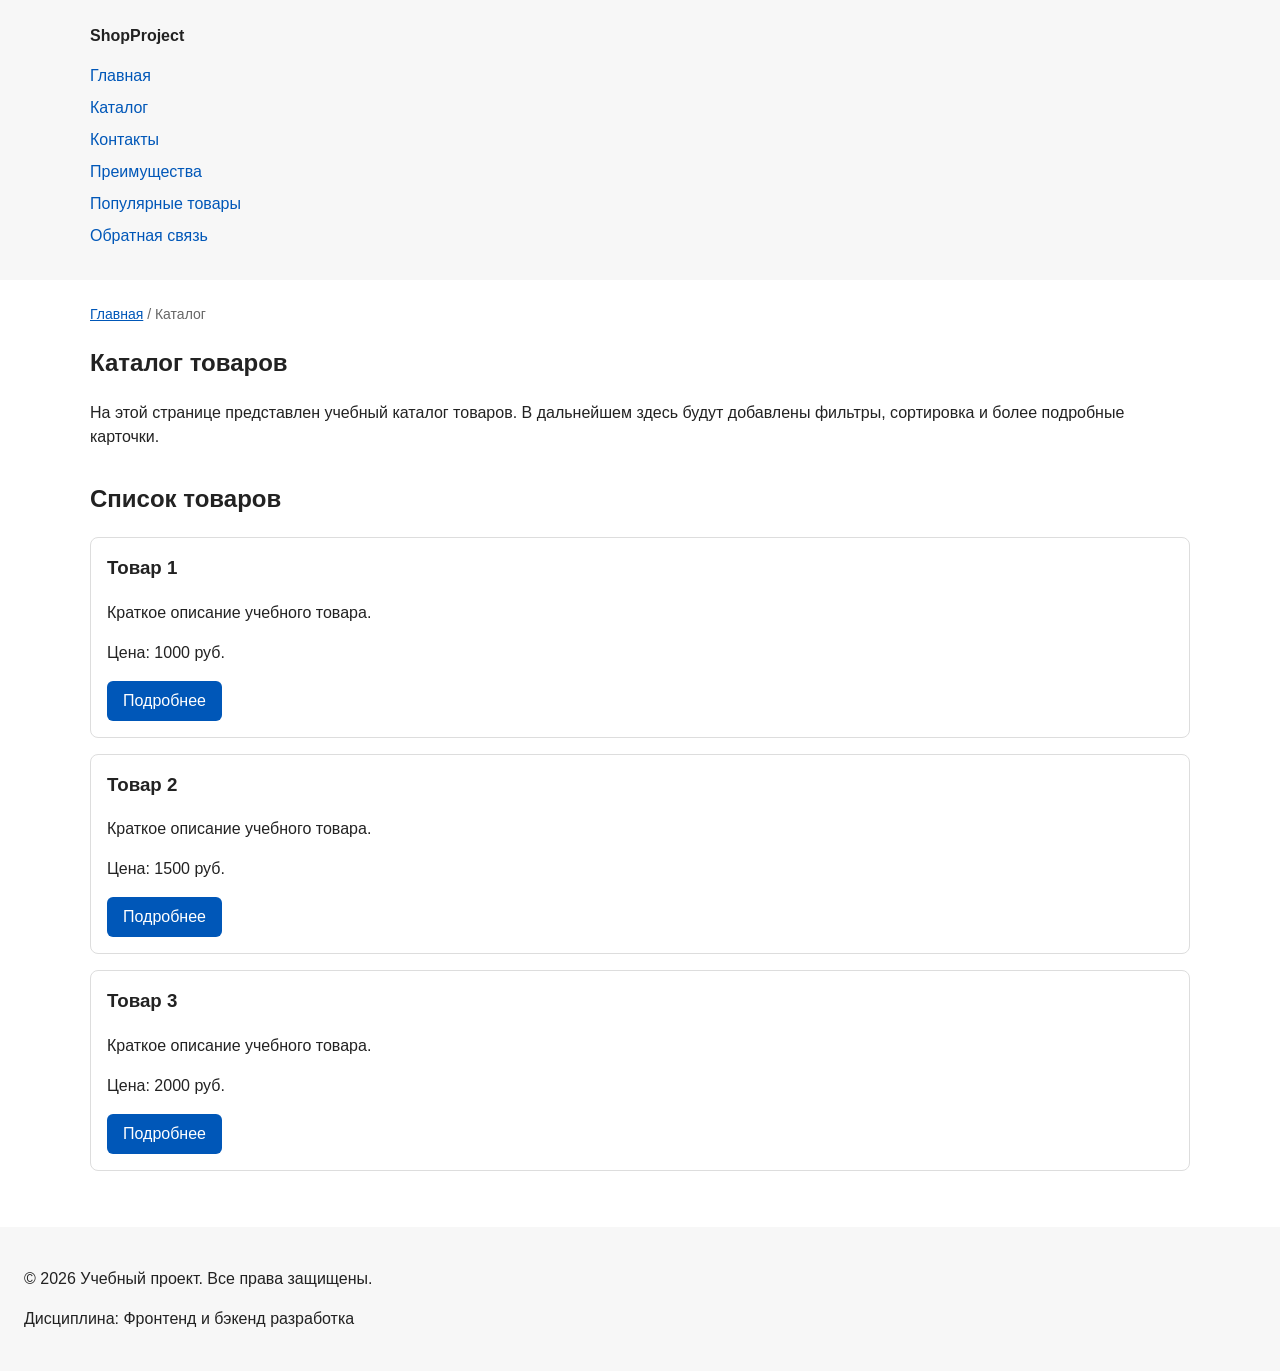
==== catalog.html @ fcb90c46 "feat: add milti-page structure navigation and anchors" ====
<!DOCTYPE html>
<html lang="ru">
<head>
  <meta charset="UTF-8">
  <meta name="viewport" content="width=device-width, initial-scale=1.0">
  <meta name="description" content="Каталог товаров учебного интернет-магазина.">
  <title>Каталог товаров — Учебный интернет-магазин</title>
  <link rel="stylesheet" href="css/style.css">
  <meta property="og:type" content="website">
  <meta property="og:title" content="Учебный интернет-магазин">
  <meta property="og:description" content="Учебный frontend-проект интернет-магазина.">
  <meta property="og:image" content="https://alexeityapkin-coder.github.io/kr1-html-css-shop/images/preview.jpg">
</head>
<body>
  <header>
    <div class="site-header">
      <a class="site-logo" href="index.html">ShopProject</a>

      <nav class="site-nav" aria-label="Основная навигация">
        <ul class="site-nav__list">
          <li><a href="index.html">Главная</a></li>
          <li><a href="catalog.html">Каталог</a></li>
          <li><a href="contacts.html">Контакты</a></li>
          <li><a href="index.html#advantages">Преимущества</a></li>
          <li><a href="index.html#popular">Популярные товары</a></li>
          <li><a href="index.html#contacts">Обратная связь</a></li>
        </ul>
      </nav>
    </div>
  </header>

  <main>
    <nav class="breadcrumbs" aria-label="Хлебные крошки">
      <a href="index.html">Главная</a>
      <span>Каталог</span>
    </nav>

    <section class="section">
      <h1>Каталог товаров</h1>
      <p>
        На этой странице представлен учебный каталог товаров.
        В дальнейшем здесь будут добавлены фильтры, сортировка и более
        подробные карточки.
      </p>
    </section>

    <section class="section">
      <h2>Список товаров</h2>

      <article class="product-card">
        <h3>Товар 1</h3>
        <p>Краткое описание учебного товара.</p>
        <p>Цена: 1000 руб.</p>
        <a class="button" href="index.html#popular">Подробнее</a>
      </article>

      <article class="product-card">
        <h3>Товар 2</h3>
        <p>Краткое описание учебного товара.</p>
        <p>Цена: 1500 руб.</p>
        <a class="button" href="index.html#popular">Подробнее</a>
      </article>

      <article class="product-card">
        <h3>Товар 3</h3>
        <p>Краткое описание учебного товара.</p>
        <p>Цена: 2000 руб.</p>
        <a class="button" href="index.html#popular">Подробнее</a>
      </article>
    </section>
  </main>

  <footer>
    <p>&copy; 2026 Учебный проект. Все права защищены.</p>
    <p>Дисциплина: Фронтенд и бэкенд разработка</p>
  </footer>
</body>
</html>
---- css/style.css ----
/* ===============================
   1. Переменные проекта
   =============================== */

:root {
  /* Основные цвета проекта */
  --color-bg: #ffffff;
  --color-text: #222222;
  --color-muted: #666666;
  --color-primary: #0057b8;
  --color-primary-dark: #003f86;
  --color-border: #dddddd;
  --color-surface: #f7f7f7;
  --color-surface-accent: #eef5ff;
  --color-danger: #b00020;
  --color-success: #168a2f;
  --color-success-bg: #eefaf0;
  --color-white: #ffffff;

  /* Отступы */
  --space-xs: 4px;
  --space-sm: 8px;
  --space-md: 16px;
  --space-lg: 24px;
  --space-xl: 32px;

  /* Скругления */
  --radius-sm: 6px;
  --radius-md: 8px;
  --radius-lg: 12px;

  /* Размеры */
  --container-width: 1100px;
}


/* ===============================
   2. Базовые стили
   =============================== */
   
/* 
  Универсальное правило для всех элементов.
  border-box делает расчёт размеров более понятным:
  width включает content, padding и border.
*/
* {
  box-sizing: border-box;
}

/*
  Убираем стандартный внешний отступ браузера у body.
  Без этого вокруг страницы может появиться белая рамка.
*/
body {
  margin: 0;
  font-family: Arial, sans-serif;
  line-height: 1.5;
  color: var(--color-text);
  background-color: var(--color-bg);

}

/*
  Задаём внутренние отступы для основных областей страницы.
  Это делает содержимое визуально отделённым от краёв окна браузера.
*/
header,
main,
footer {
  padding: var(--space-lg);
}

/*
  Оформляем шапку страницы.
  Пока используется простой светло-серый фон.
*/
header {
  background-color: var(--color-surface);
}

/*
  Оформляем подвал страницы тем же фоном,
  чтобы визуально отделить его от основного содержимого.
*/
footer {
  background-color: var(--color-surface);
}

/* ===============================
   3. Общие элементы интерфейса
   =============================== */

html {
  scroll-behavior: smooth;
}

:target {
  outline: 2px dashed var(--color-primary);
  outline-offset: 4px;
}

a {
  color: var(--color-primary);
}

a:hover {
  color: var(--color-primary-dark);
}

a:focus-visible {
  outline: 2px solid var(--color-primary);
  outline-offset: 3px;
}

/*
  Ограничиваем ширину содержимого шапки,
  чтобы оно не растягивалось слишком сильно на широких экранах.
*/
.site-header {
  max-width: 1100px;
  margin: 0 auto;
}

/*
  Оформляем текстовый логотип.
*/
.site-logo {
  font-weight: bold;
  text-decoration: none;
  color: #222222;
}

/*
  Убираем стандартные отступы и маркеры списка навигации.
*/
.site-nav__list {
  padding: 0;
  margin: 16px 0 0;
  list-style: none;
}

/*
  Добавляем расстояние между пунктами меню.
*/
.site-nav__list li {
  margin-bottom: 8px;
}

/*
  Оформляем ссылки меню.
*/
.site-nav__list a {
  color: #0057b8;
  text-decoration: none;
}

/*
  При наведении мыши подчёркиваем ссылку.
  Подробно состояния интерфейса будут рассмотрены в практической работе 1.7.
*/
.site-nav__list a:hover {
  text-decoration: underline;
}

/*
  Пока это обычная ссылка, но визуально она оформляется как кнопка.
*/
.button {
  display: inline-block;
  padding: var(--space-sm) var(--space-md);
  color: var(--color-white);
  background-color: var(--color-primary);
  text-decoration: none;
  border: none;
  border-radius: var(--radius-sm);
  cursor: pointer;

}

/*
  Простое состояние наведения для кнопки.
*/
.button:hover {
  background-color: var(--color-primary-dark);
}

.button:focus-visible {
  outline: 2px solid var(--color-primary);
  outline-offset: 3px;
}

.button:disabled {
  opacity: 0.6;
  cursor: not-allowed;
}

.breadcrumbs {
  max-width: var(--container-width);
  margin: 0 auto var(--space-md);
  font-size: 14px;
  color: var(--color-muted);
}

.breadcrumbs a {
  color: var(--color-primary);
}

.breadcrumbs span::before {
  content: " / ";
  color: var(--color-muted);
}

/* ===============================
   4. Компоненты страницы
   =============================== */

/*
  Hero-блок — первый крупный блок страницы.
  Он визуально отделяется от остальных разделов фоном и отступами.
*/
.hero {
  max-width: var(--container-width);
  margin: 0 auto var(--space-xl);
  padding: var(--space-xl) var(--space-lg);
  background-color: var(--color-surface-accent);
  border-radius: var(--radius-lg);
}

/*
  Общий класс для разделов страницы.
*/
.section {
  max-width: var(--container-width);
  margin: 0 auto var(--space-xl);

}

/*
  Убираем лишний верхний отступ у заголовков разделов.
*/
.section h2 {
  margin-top: 0;
}

/*
  Карточка товара — самостоятельный блок.
  На следующих занятиях карточки будут доработаны и выстроены в сетку.
*/
.product-card {
  margin-bottom: var(--space-md);
  padding: var(--space-md);
  border: 1px solid var(--color-border);
  border-radius: var(--radius-md);
  background-color: var(--color-bg);
}

.product-card:hover {
  border-color: var(--color-primary);
}

/*
  Убираем лишний верхний отступ у заголовка карточки.
*/
.product-card h3 {
  margin-top: 0;
}

/*
  Дополнительный информационный блок.
*/
.aside-info {
  max-width: var(--container-width);
  margin: 0 auto var(--space-xl);
  padding: var(--space-md);
  border-left: 4px solid var(--color-primary);
  background-color: var(--color-surface);

}

/* ===============================
   5. Форма и модальное окно
   =============================== */

/*
  Модальное окно.
  Элемент dialog сам умеет открываться поверх страницы.
*/
.order-dialog {
  width: min(100% - 32px, 560px);
  padding: var(--space-lg);
  border: none;
  border-radius: var(--radius-lg);
}

/*
  Затемнение фона за модальным окном.
*/
.order-dialog::backdrop {
  background-color: rgba(0, 0, 0, 0.5);
}

/*
  Поле формы.
  Каждый блок получает нижний отступ.
*/
.form-field {
  margin-bottom: var(--space-md);
}

/*
  Подпись поля.
*/
.form-field label {
  display: block;
  margin-bottom: var(--space-xs);
}

/*
  Основные поля формы.
*/
.form-field input,
.form-field select,
.form-field textarea {
  width: 100%;
  padding: 10px 12px;
  border: 1px solid var(--color-border);
  border-radius: var(--radius-sm);
  font: inherit;
}

/*
  Checkbox не должен занимать всю ширину.
*/
.form-field input[type="checkbox"] {
  width: auto;
}

/*
  Подсказка под полем телефона.
*/
.form-field small {
  display: block;
  margin-top: var(--space-xs);
  color: var(--color-muted);
}

.form-field input:hover,
.form-field select:hover,
.form-field textarea:hover {
  border-color: var(--color-primary);
}

/*
  Видимый фокус для клавиатурной навигации.
*/
.form-field input:focus-visible,
.form-field select:focus-visible,
.form-field textarea:focus-visible,
.form-actions button:focus-visible {
  outline: 2px solid var(--color-primary);
  outline-offset: 3px;
}

/*
  Подсветка ошибочных полей.
  Атрибут aria-invalid будет добавляться через JavaScript.
*/
[aria-invalid="true"] {
  border-color: var(--color-danger);
}

/*
  Кнопки формы.
*/
.form-actions {
  display: flex;
  gap: 12px;
  margin-top: 20px;
}

/*
  Сообщение об успешной отправке.
*/
.success-message {
  max-width: var(--container-width);
  margin: var(--space-lg) auto;
  padding: var(--space-md);
  border-left: 4px solid var(--color-success);
  background-color: var(--color-success-bg);
}
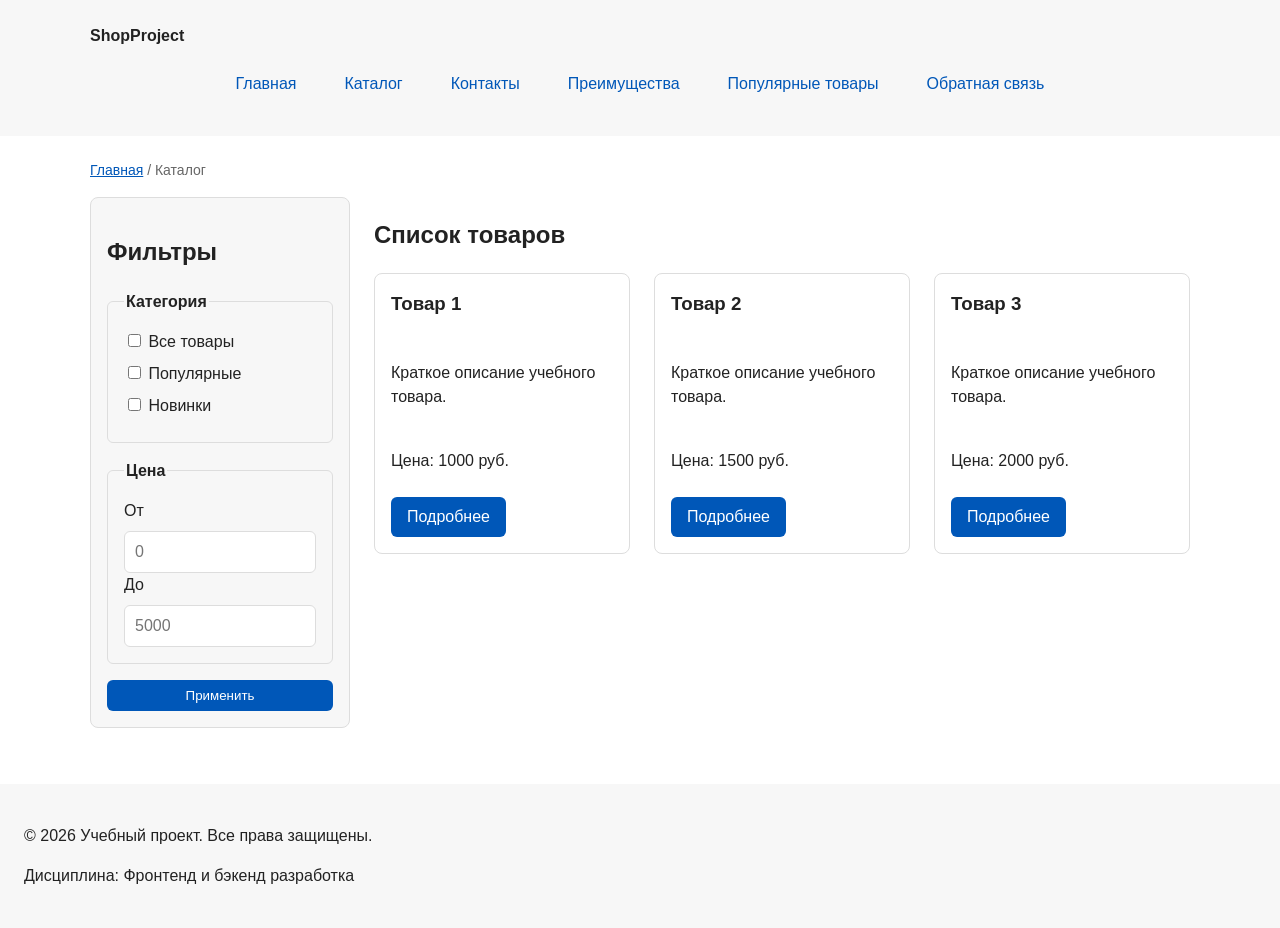
==== commit 8005639d: "feat: add navigation and grid catalog layout" ====
--- a/catalog.html
+++ b/catalog.html
@@ -35,38 +35,71 @@
       <span>Каталог</span>
     </nav>
 
-    <section class="section">
-      <h1>Каталог товаров</h1>
-      <p>
-        На этой странице представлен учебный каталог товаров.
-        В дальнейшем здесь будут добавлены фильтры, сортировка и более
-        подробные карточки.
-      </p>
-    </section>
+    <section class="catalog-layout">
+      <aside class="catalog-filters">
+        <h2>Фильтры</h2>
 
-    <section class="section">
-      <h2>Список товаров</h2>
+        <form class="filters-form" action="#" method="get">
+          <fieldset>
+            <legend>Категория</legend>
 
-      <article class="product-card">
-        <h3>Товар 1</h3>
-        <p>Краткое описание учебного товара.</p>
-        <p>Цена: 1000 руб.</p>
-        <a class="button" href="index.html#popular">Подробнее</a>
-      </article>
+            <label>
+              <input type="checkbox" name="category" value="all">
+          Все товары
+            </label>
 
-      <article class="product-card">
-        <h3>Товар 2</h3>
-        <p>Краткое описание учебного товара.</p>
-        <p>Цена: 1500 руб.</p>
-        <a class="button" href="index.html#popular">Подробнее</a>
-      </article>
+            <label>
+              <input type="checkbox" name="category" value="popular">
+              Популярные
+            </label>
 
-      <article class="product-card">
-        <h3>Товар 3</h3>
-        <p>Краткое описание учебного товара.</p>
-        <p>Цена: 2000 руб.</p>
-        <a class="button" href="index.html#popular">Подробнее</a>
-      </article>
+            <label>
+              <input type="checkbox" name="category" value="new">
+              Новинки
+            </label>
+          </fieldset>
+
+          <fieldset>
+            <legend>Цена</legend>
+
+            <label for="price-from">От</label>
+            <input id="price-from" name="price-from" type="number" min="0" placeholder="0">
+
+            <label for="price-to">До</label>
+            <input id="price-to" name="price-to" type="number" min="0" placeholder="5000">
+          </fieldset>
+
+          <button class="button" type="submit">Применить</button>
+        </form>
+      </aside>
+
+      <section class="catalog-products">
+        <h2>Список товаров</h2>
+
+        <div class="products-grid">
+          <!-- Карточки товаров -->
+           <article class="product-card">
+            <h3>Товар 1</h3>
+            <p>Краткое описание учебного товара.</p>
+            <p>Цена: 1000 руб.</p>
+            <a class="button" href="index.html#popular">Подробнее</a>
+          </article>
+
+          <article class="product-card">
+            <h3>Товар 2</h3>
+            <p>Краткое описание учебного товара.</p>
+            <p>Цена: 1500 руб.</p>
+            <a class="button" href="index.html#popular">Подробнее</a>
+          </article>
+
+          <article class="product-card">
+            <h3>Товар 3</h3>
+            <p>Краткое описание учебного товара.</p>
+            <p>Цена: 2000 руб.</p>
+            <a class="button" href="index.html#popular">Подробнее</a>
+          </article>
+        </div>
+      </section>
     </section>
   </main>
 
--- a/css/style.css
+++ b/css/style.css
@@ -99,6 +99,12 @@
   outline-offset: 4px;
 }
 
+.products-grid {
+  display: grid;
+  grid-template-columns: repeat(3, 1fr);
+  gap: var(--space-lg);
+}
+
 a {
   color: var(--color-primary);
 }
@@ -134,8 +140,13 @@
   Убираем стандартные отступы и маркеры списка навигации.
 */
 .site-nav__list {
+  display: flex;
+  flex-wrap: wrap;
+  justify-content: center;
+  align-items: center;
+  gap: var(--space-md);
   padding: 0;
-  margin: 16px 0 0;
+  margin: var(--space-md) 0 0;
   list-style: none;
 }
 
@@ -150,8 +161,11 @@
   Оформляем ссылки меню.
 */
 .site-nav__list a {
-  color: #0057b8;
+  display: inline-block;
+  padding: var(--space-sm) var(--space-md);
+  color: var(--color-primary);
   text-decoration: none;
+  border-radius: var(--radius-sm);
 }
 
 /*
@@ -159,7 +173,8 @@
   Подробно состояния интерфейса будут рассмотрены в практической работе 1.7.
 */
 .site-nav__list a:hover {
-  text-decoration: underline;
+  color: var(--color-white);
+  background-color: var(--color-primary);
 }
 
 /*
@@ -247,7 +262,10 @@
   На следующих занятиях карточки будут доработаны и выстроены в сетку.
 */
 .product-card {
-  margin-bottom: var(--space-md);
+  display: flex;
+  flex-direction: column;
+  gap: var(--space-sm);
+  margin-bottom: 0;
   padding: var(--space-md);
   border: 1px solid var(--color-border);
   border-radius: var(--radius-md);
@@ -256,6 +274,61 @@
 
 .product-card:hover {
   border-color: var(--color-primary);
+}
+
+.product-card .button {
+  margin-top: auto;
+  align-self: flex-start;
+}
+
+.catalog-layout {
+  max-width: var(--container-width);
+  margin: 0 auto var(--space-xl);
+  display: grid;
+  grid-template-columns: 260px 1fr;
+  grid-template-areas: "filters products";
+  gap: var(--space-lg);
+}
+
+.catalog-filters {
+  grid-area: filters;
+  padding: var(--space-md);
+  border: 1px solid var(--color-border);
+  border-radius: var(--radius-md);
+  background-color: var(--color-surface);
+}
+
+.catalog-products {
+  grid-area: products;
+}
+
+.filters-form {
+  display: grid;
+  gap: var(--space-md);
+}
+
+.filters-form fieldset {
+  margin: 0;
+  padding: var(--space-md);
+  border: 1px solid var(--color-border);
+  border-radius: var(--radius-sm);
+}
+
+.filters-form legend {
+  font-weight: 700;
+}
+
+.filters-form label {
+  display: block;
+  margin-bottom: var(--space-sm);
+}
+
+.filters-form input[type="number"] {
+  width: 100%;
+  padding: 8px 10px;
+  border: 1px solid var(--color-border);
+  border-radius: var(--radius-sm);
+  font: inherit;
 }
 
 /*
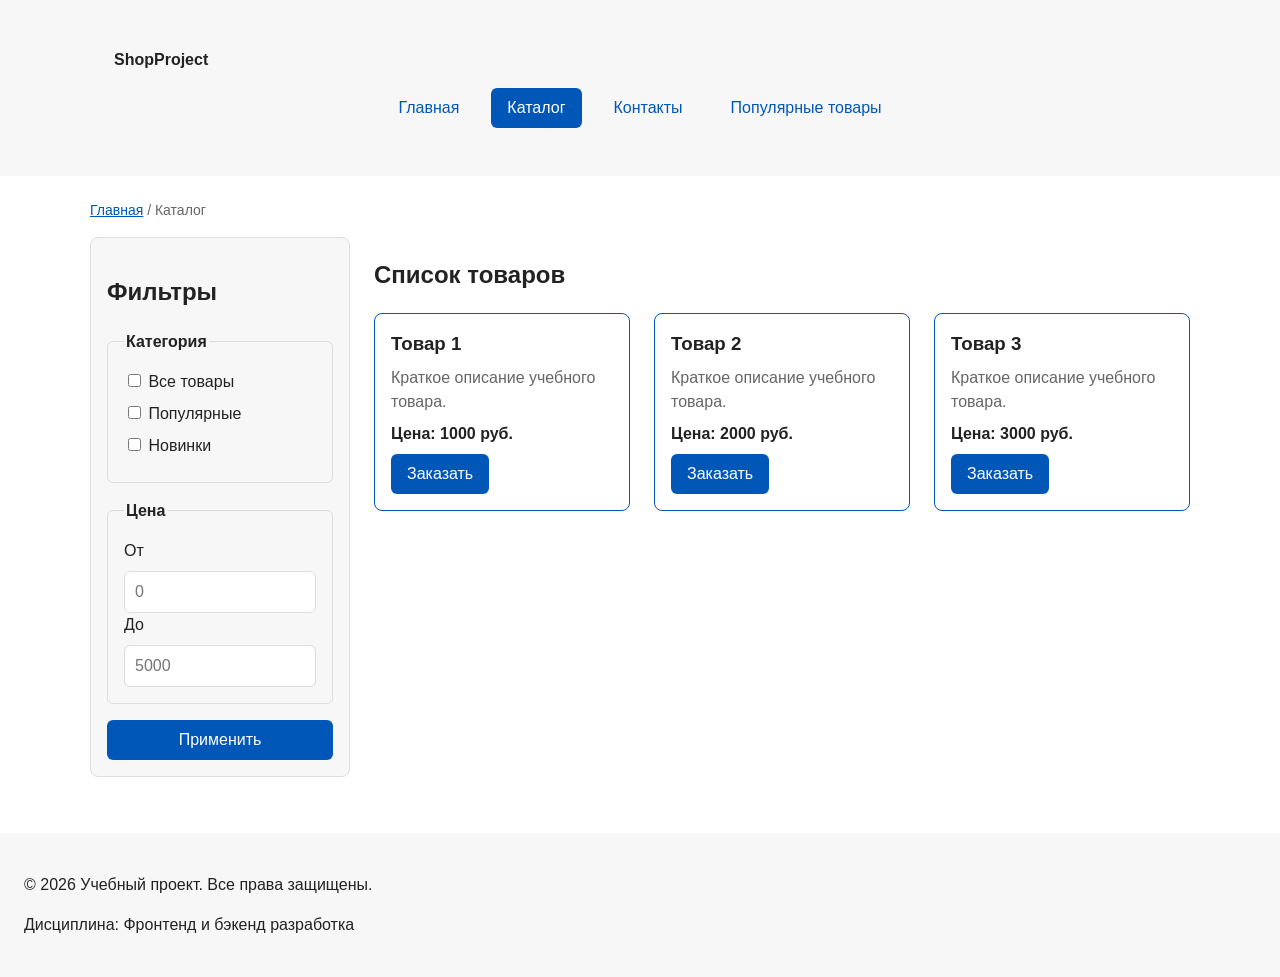
==== commit 76fcdf0b: "refactor:apply BEM naming to CSS classes" ====
--- a/catalog.html
+++ b/catalog.html
@@ -12,18 +12,28 @@
   <meta property="og:image" content="https://alexeityapkin-coder.github.io/kr1-html-css-shop/images/preview.jpg">
 </head>
 <body>
-  <header>
-    <div class="site-header">
-      <a class="site-logo" href="index.html">ShopProject</a>
+  <header class="site-header">
+    <div class="site-header__inner">
+      <a class="site-header__logo" href="index.html">ShopProject</a>
 
       <nav class="site-nav" aria-label="Основная навигация">
         <ul class="site-nav__list">
-          <li><a href="index.html">Главная</a></li>
-          <li><a href="catalog.html">Каталог</a></li>
-          <li><a href="contacts.html">Контакты</a></li>
-          <li><a href="index.html#advantages">Преимущества</a></li>
-          <li><a href="index.html#popular">Популярные товары</a></li>
-          <li><a href="index.html#contacts">Обратная связь</a></li>
+          <li class="site-nav__item">
+            <a class="site-nav__link" href="index.html">
+              Главная
+            </a>
+          </li>
+          <li class="site-nav__item">
+            <a class="site-nav__link site-nav__link--active" href="catalog.html">Каталог</a>
+          </li>
+          <li class="site-nav__item">
+            <a class="site-nav__link" href="contacts.html">Контакты</a>
+          </li>
+          <li class="site-nav__item">
+            <a class="site-nav__link" href="index.html#popular">
+              Популярные товары
+            </a>
+          </li>
         </ul>
       </nav>
     </div>
@@ -31,9 +41,10 @@
 
   <main>
     <nav class="breadcrumbs" aria-label="Хлебные крошки">
-      <a href="index.html">Главная</a>
-      <span>Каталог</span>
+      <a class="breadcrumbs__link" href="index.html">Главная</a>
+      <span class="breadcrumbs__current">Каталог</span>
     </nav>
+
 
     <section class="catalog-layout">
       <aside class="catalog-filters">
@@ -78,25 +89,39 @@
 
         <div class="products-grid">
           <!-- Карточки товаров -->
-           <article class="product-card">
-            <h3>Товар 1</h3>
-            <p>Краткое описание учебного товара.</p>
-            <p>Цена: 1000 руб.</p>
-            <a class="button" href="index.html#popular">Подробнее</a>
+          <article class="product-card product-card--featured">
+            <h3 class="product-card__title">Товар 1</h3>
+            <p class="product-card__description">Краткое описание учебного товара.</p>
+            <p class="product-card__price">Цена: 1000 руб.</p>
+            <button
+              class="button product-card__button"
+              type="button"
+              data-product="Товар 1"
+            >
+              Заказать
+            </button>
           </article>
 
-          <article class="product-card">
-            <h3>Товар 2</h3>
-            <p>Краткое описание учебного товара.</p>
-            <p>Цена: 1500 руб.</p>
-            <a class="button" href="index.html#popular">Подробнее</a>
+          <article class="product-card product-card--featured">
+            <h3 class="product-card__title">Товар 2</h3>
+            <p class="product-card__description">Краткое описание учебного товара.</p>
+            <p class="product-card__price">Цена: 2000 руб.</p>
+            <button
+              class="button product-card__button"
+              type="button"
+              data-product="Товар 2"
+            >
+              Заказать
+            </button>
           </article>
 
-          <article class="product-card">
-            <h3>Товар 3</h3>
-            <p>Краткое описание учебного товара.</p>
-            <p>Цена: 2000 руб.</p>
-            <a class="button" href="index.html#popular">Подробнее</a>
+          <article class="product-card product-card--featured">
+            <h3 class="product-card__title">Товар 3</h3>
+            <p class="product-card__description">Краткое описание учебного товара.</p>
+            <p class="product-card__price">Цена: 3000 руб.</p>
+            <button class="button product-card__button" type="button" data-product="Товар 3">
+              Заказать
+            </button>
           </article>
         </div>
       </section>
@@ -107,5 +132,46 @@
     <p>&copy; 2026 Учебный проект. Все права защищены.</p>
     <p>Дисциплина: Фронтенд и бэкенд разработка</p>
   </footer>
+    <dialog class="order-dialog" id="order-dialog" aria-labelledby="order-dialog-title">
+    <h2 class="order-dialog__title" id="order-dialog-title">Оформление заявки</h2>
+    <form class="order-form" id="order-form" action="#" method="post" novalidate>
+      <input id="selected-product" name="selected-product" type="hidden">
+      <div class="order-form__field">
+        <label class="order-form__label" for="order-name">Имя</label>
+        <input
+          class="order-form__input"
+          id="order-name"
+          name="name"
+          type="text"
+          required
+        >
+      </div>
+
+      <div class="order-form__field">
+        <label class="order-form__label" for="order-email">E-mail</label>
+        <input
+          class="order-form__input"
+          id="order-email"
+          name="email"
+          type="email"
+          required
+        >
+      </div>
+
+      <div class="order-form__actions">
+        <button class="button" type="submit">
+          Отправить заявку
+        </button>
+
+        <button class="button" id="close-order-dialog" type="button">
+          Закрыть
+        </button>
+      </div>
+    </form>
+  </dialog>
+
+  <p class="success-message" id="success-message" hidden>
+    Форма успешно отправлена!
+  </p>
 </body>
 </html>
--- a/css/style.css
+++ b/css/style.css
@@ -76,6 +76,9 @@
 */
 header {
   background-color: var(--color-surface);
+  position: sticky;
+  top: 0;
+  z-index: 1000;
 }
 
 /*
@@ -123,22 +126,21 @@
   чтобы оно не растягивалось слишком сильно на широких экранах.
 */
 .site-header {
-  max-width: 1100px;
+  background-color: var(--color-surface);
+}
+
+.site-header__inner {
+  max-width: var(--container-width);
   margin: 0 auto;
-}
-
-/*
-  Оформляем текстовый логотип.
-*/
-.site-logo {
-  font-weight: bold;
+  padding: var(--space-lg);
+}
+
+.site-header__logo {
+  font-weight: 700;
+  color: var(--color-text);
   text-decoration: none;
-  color: #222222;
-}
-
-/*
-  Убираем стандартные отступы и маркеры списка навигации.
-*/
+}
+
 .site-nav__list {
   display: flex;
   flex-wrap: wrap;
@@ -150,17 +152,7 @@
   list-style: none;
 }
 
-/*
-  Добавляем расстояние между пунктами меню.
-*/
-.site-nav__list li {
-  margin-bottom: 8px;
-}
-
-/*
-  Оформляем ссылки меню.
-*/
-.site-nav__list a {
+.site-nav__link {
   display: inline-block;
   padding: var(--space-sm) var(--space-md);
   color: var(--color-primary);
@@ -168,14 +160,21 @@
   border-radius: var(--radius-sm);
 }
 
-/*
-  При наведении мыши подчёркиваем ссылку.
-  Подробно состояния интерфейса будут рассмотрены в практической работе 1.7.
-*/
-.site-nav__list a:hover {
+.site-nav__link:hover {
   color: var(--color-white);
   background-color: var(--color-primary);
 }
+
+.site-nav__link:focus-visible {
+  outline: 2px solid var(--color-primary);
+  outline-offset: 3px;
+}
+
+.site-nav__link--active {
+  color: var(--color-white);
+  background-color: var(--color-primary);
+}
+
 
 /*
   Пока это обычная ссылка, но визуально она оформляется как кнопка.
@@ -216,11 +215,11 @@
   color: var(--color-muted);
 }
 
-.breadcrumbs a {
+.breadcrumbs__link {
   color: var(--color-primary);
 }
 
-.breadcrumbs span::before {
+.breadcrumbs__current::before {
   content: " / ";
   color: var(--color-muted);
 }
@@ -265,7 +264,6 @@
   display: flex;
   flex-direction: column;
   gap: var(--space-sm);
-  margin-bottom: 0;
   padding: var(--space-md);
   border: 1px solid var(--color-border);
   border-radius: var(--radius-md);
@@ -276,7 +274,34 @@
   border-color: var(--color-primary);
 }
 
-.product-card .button {
+.product-card--featured {
+  border-color: var(--color-primary);
+}
+
+.product-card--discount {
+  border-color: var(--color-danger);
+}
+
+.product-card__title {
+  margin: 0;
+  color: var(--color-text);
+}
+
+.product-card__description {
+  margin: 0;
+  color: var(--color-muted);
+}
+
+.product-card__price {
+  margin: 0;
+  font-weight: 700;
+}
+
+.product-card--discount .product-card__price {
+  color: var(--color-danger);
+}
+
+.product-card__button {
   margin-top: auto;
   align-self: flex-start;
 }
@@ -354,10 +379,44 @@
    5. Форма и модальное окно
    =============================== */
 
-/*
-  Модальное окно.
-  Элемент dialog сам умеет открываться поверх страницы.
-*/
+.order-form__field {
+  margin-bottom: var(--space-md);
+}
+
+.order-form__label {
+  display: block;
+  margin-bottom: var(--space-xs);
+}
+
+.order-form__input,
+.order-form__select,
+.order-form__textarea {
+  width: 100%;
+  padding: 10px 12px;
+  border: 1px solid var(--color-border);
+  border-radius: var(--radius-sm);
+  font: inherit;
+}
+
+.order-form__input:hover,
+.order-form__select:hover,
+.order-form__textarea:hover {
+  border-color: var(--color-primary);
+}
+
+.order-form__input:focus-visible,
+.order-form__select:focus-visible,
+.order-form__textarea:focus-visible {
+  outline: 2px solid var(--color-primary);
+  outline-offset: 3px;
+}
+
+.order-form__actions {
+  display: flex;
+  gap: var(--space-md);
+  margin-top: var(--space-lg);
+}
+
 .order-dialog {
   width: min(100% - 32px, 560px);
   padding: var(--space-lg);
@@ -365,99 +424,52 @@
   border-radius: var(--radius-lg);
 }
 
-/*
-  Затемнение фона за модальным окном.
-*/
 .order-dialog::backdrop {
   background-color: rgba(0, 0, 0, 0.5);
 }
 
-/*
-  Поле формы.
-  Каждый блок получает нижний отступ.
-*/
-.form-field {
-  margin-bottom: var(--space-md);
-}
-
-/*
-  Подпись поля.
-*/
-.form-field label {
-  display: block;
-  margin-bottom: var(--space-xs);
-}
-
-/*
-  Основные поля формы.
-*/
-.form-field input,
-.form-field select,
-.form-field textarea {
-  width: 100%;
-  padding: 10px 12px;
-  border: 1px solid var(--color-border);
+.order-dialog__title {
+  margin-top: 0;
+}
+
+.button {
+  display: inline-block;
+  padding: var(--space-sm) var(--space-md);
+  border: none;
   border-radius: var(--radius-sm);
   font: inherit;
-}
-
-/*
-  Checkbox не должен занимать всю ширину.
-*/
-.form-field input[type="checkbox"] {
-  width: auto;
-}
-
-/*
-  Подсказка под полем телефона.
-*/
-.form-field small {
-  display: block;
-  margin-top: var(--space-xs);
-  color: var(--color-muted);
-}
-
-.form-field input:hover,
-.form-field select:hover,
-.form-field textarea:hover {
-  border-color: var(--color-primary);
-}
-
-/*
-  Видимый фокус для клавиатурной навигации.
-*/
-.form-field input:focus-visible,
-.form-field select:focus-visible,
-.form-field textarea:focus-visible,
-.form-actions button:focus-visible {
+  text-decoration: none;
+  cursor: pointer;
+}
+
+.button--primary {
+  color: var(--color-white);
+  background-color: var(--color-primary);
+}
+
+.button--primary:hover {
+  background-color: var(--color-primary-dark);
+}
+
+.button--secondary {
+  color: var(--color-primary);
+  background-color: transparent;
+  border: 1px solid var(--color-primary);
+}
+
+.button--secondary:hover {
+  color: var(--color-white);
+  background-color: var(--color-primary);
+}
+
+.button:focus-visible {
   outline: 2px solid var(--color-primary);
   outline-offset: 3px;
 }
 
-/*
-  Подсветка ошибочных полей.
-  Атрибут aria-invalid будет добавляться через JavaScript.
-*/
-[aria-invalid="true"] {
-  border-color: var(--color-danger);
-}
-
-/*
-  Кнопки формы.
-*/
-.form-actions {
-  display: flex;
-  gap: 12px;
-  margin-top: 20px;
-}
-
-/*
-  Сообщение об успешной отправке.
-*/
-.success-message {
-  max-width: var(--container-width);
-  margin: var(--space-lg) auto;
-  padding: var(--space-md);
-  border-left: 4px solid var(--color-success);
-  background-color: var(--color-success-bg);
-}
+.button:disabled,
+.button--disabled {
+  opacity: 0.6;
+  cursor: not-allowed;
+}
+
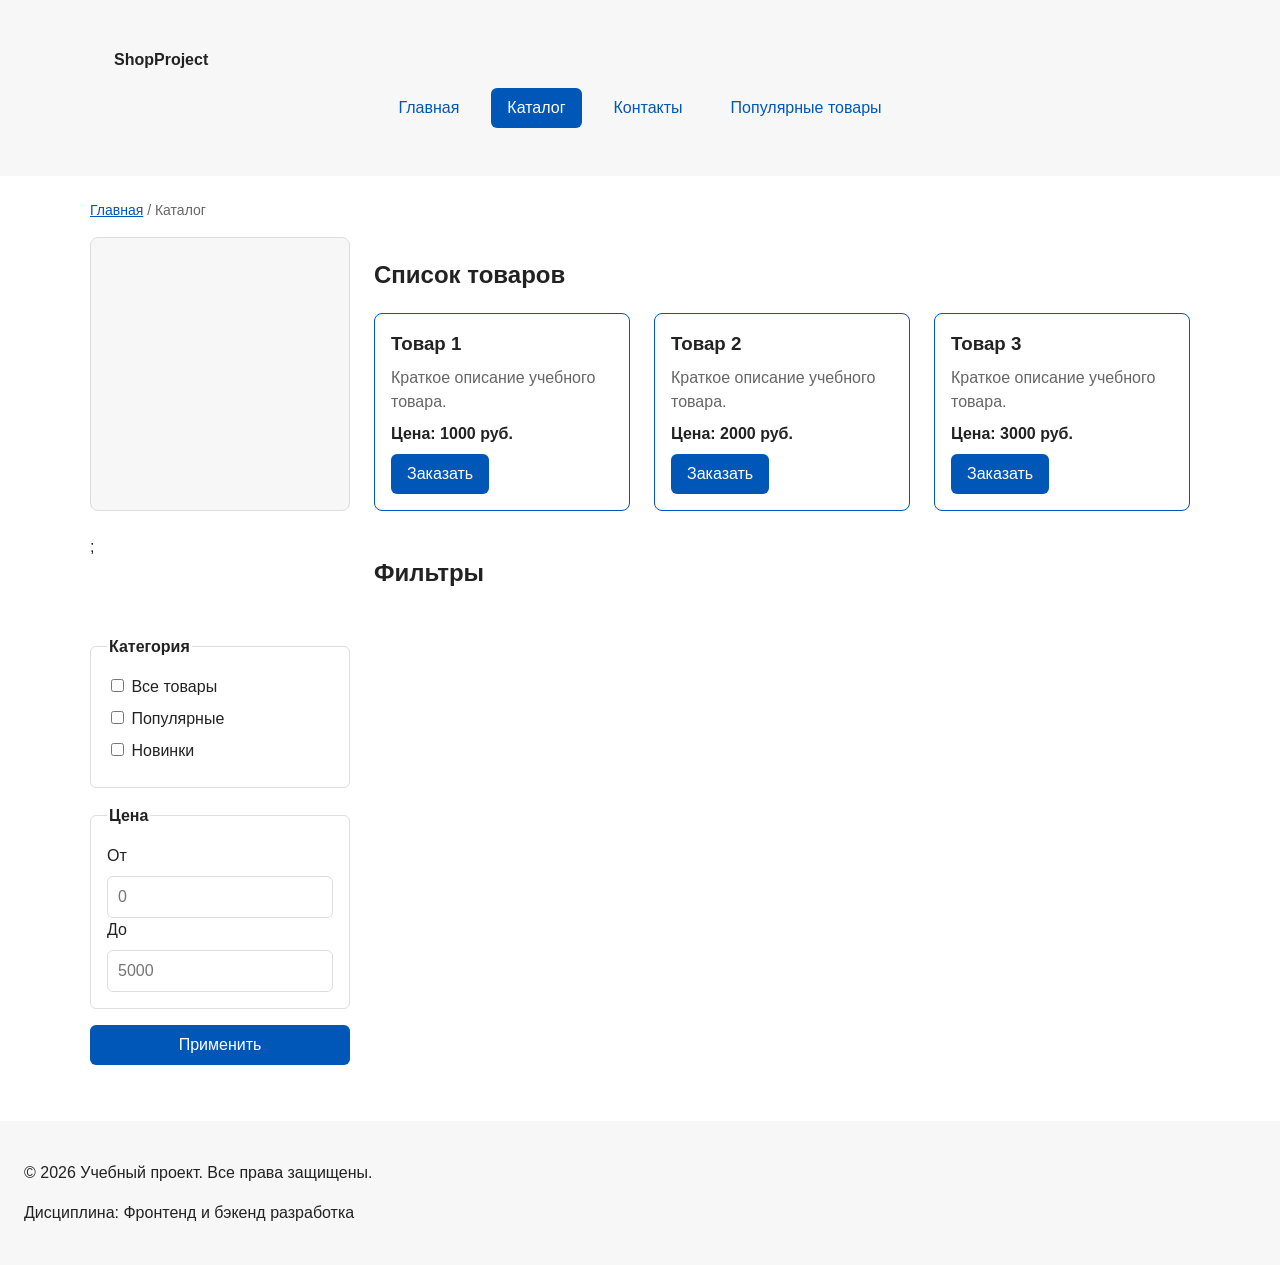
==== commit c3fbf52b: "fix: praktika 8" ====
--- a/catalog.html
+++ b/catalog.html
@@ -47,7 +47,7 @@
 
 
     <section class="catalog-layout">
-      <aside class="catalog-filters">
+      <aside class="catalog-filters"></aside>;
         <h2>Фильтры</h2>
 
         <form class="filters-form" action="#" method="get">
@@ -173,5 +173,27 @@
   <p class="success-message" id="success-message" hidden>
     Форма успешно отправлена!
   </p>
+    <button id="backToTop" title="Наверх">↑</button>
+
+  <script>
+const button = document.getElementById("backToTop");
+
+// Показываем кнопку при прокрутке страницы
+window.addEventListener("scroll", function () {
+    if (window.scrollY > 300) {
+        button.style.display = "block";
+    } else {
+        button.style.display = "none";
+    }
+});
+
+// Плавно прокручиваем страницу наверх
+button.addEventListener("click", function () {
+    window.scrollTo({
+        top: 0,
+        behavior: "smooth"
+    });
+});
+</script>
 </body>
 </html>
--- a/css/style.css
+++ b/css/style.css
@@ -194,6 +194,28 @@
 /*
   Простое состояние наведения для кнопки.
 */
+
+#backToTop {
+    display: none;
+    position: fixed;
+    bottom: 30px;
+    right: 30px;
+    width: 50px;
+    height: 50px;
+    background-color: #007bff;
+    color: white;
+    border: none;
+    border-radius: 50%;
+    font-size: 28px;
+    cursor: pointer;
+    z-index: 1;
+    transition: background-color 0.3s;
+}
+
+#backToTop:hover {
+    background-color: #0056b3;
+}
+
 .button:hover {
   background-color: var(--color-primary-dark);
 }
@@ -270,6 +292,14 @@
   background-color: var(--color-bg);
 }
 
+img {
+  width: 50%;
+  height: auto;
+  border-radius: var(--radius-md);
+  object-fit: cover;
+  margin: 0 auto;
+}
+
 .product-card:hover {
   border-color: var(--color-primary);
 }
@@ -420,7 +450,7 @@
 .order-dialog {
   width: min(100% - 32px, 560px);
   padding: var(--space-lg);
-  border: none;
+  border: 10px solid #0e6874;
   border-radius: var(--radius-lg);
 }
 
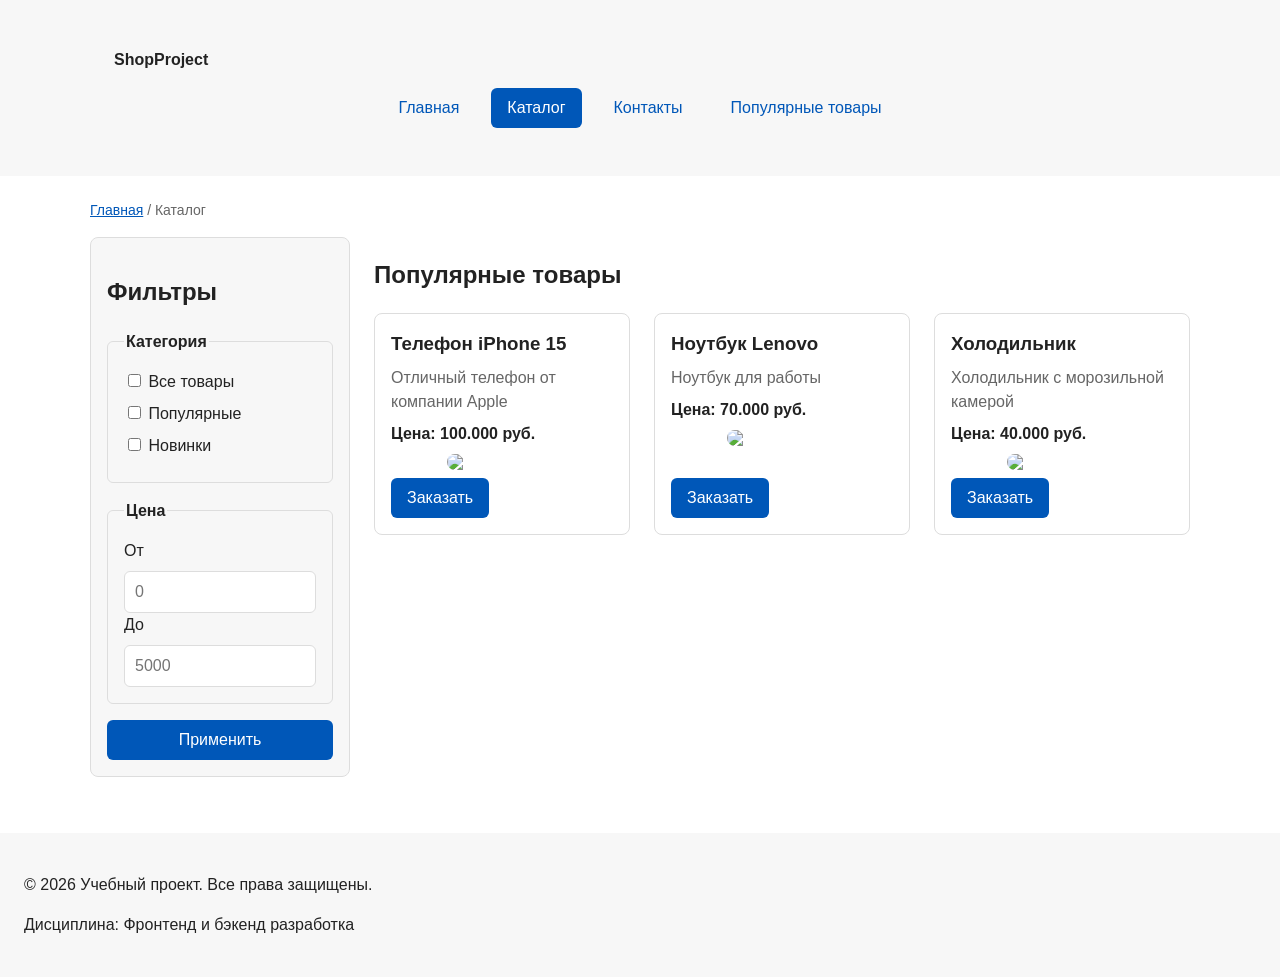
==== commit d07e91dc: "fix: filters" ====
--- a/catalog.html
+++ b/catalog.html
@@ -47,7 +47,7 @@
 
 
     <section class="catalog-layout">
-      <aside class="catalog-filters"></aside>;
+      <aside class="catalog-filters">
         <h2>Фильтры</h2>
 
         <form class="filters-form" action="#" method="get">
@@ -85,45 +85,40 @@
       </aside>
 
       <section class="catalog-products">
-        <h2>Список товаров</h2>
-
-        <div class="products-grid">
-          <!-- Карточки товаров -->
-          <article class="product-card product-card--featured">
-            <h3 class="product-card__title">Товар 1</h3>
-            <p class="product-card__description">Краткое описание учебного товара.</p>
-            <p class="product-card__price">Цена: 1000 руб.</p>
-            <button
-              class="button product-card__button"
-              type="button"
-              data-product="Товар 1"
-            >
-              Заказать
-            </button>
-          </article>
-
-          <article class="product-card product-card--featured">
-            <h3 class="product-card__title">Товар 2</h3>
-            <p class="product-card__description">Краткое описание учебного товара.</p>
-            <p class="product-card__price">Цена: 2000 руб.</p>
-            <button
-              class="button product-card__button"
-              type="button"
-              data-product="Товар 2"
-            >
-              Заказать
-            </button>
-          </article>
-
-          <article class="product-card product-card--featured">
-            <h3 class="product-card__title">Товар 3</h3>
-            <p class="product-card__description">Краткое описание учебного товара.</p>
-            <p class="product-card__price">Цена: 3000 руб.</p>
-            <button class="button product-card__button" type="button" data-product="Товар 3">
-              Заказать
-            </button>
-          </article>
-        </div>
+        <h2>Популярные товары</h2>
+
+      <div class="products-grid">
+        <article class="product-card">
+          
+          <h3 class="product-card__title">Телефон iPhone 15</h3>
+          <p class="product-card__description">Отличный телефон от компании Apple</p>
+          <p class="product-card__price">Цена: 100.000 руб.</p>
+          <img src="https://avatars.mds.yandex.net/i?id=8dcf5b6ec3fc4ac57ca6e9674afaf753_l-11918814-images-thumbs&n=13">
+          <button class="button product-card__button" type="button" data-product="Товар 1">
+            Заказать
+          </button>
+        </article>
+
+        <article class="product-card">
+          <h3 class="product-card__title">Ноутбук Lenovo</h3>
+          <p class="product-card__description">Ноутбук для работы</p>
+          <p class="product-card__price">Цена: 70.000 руб.</p>
+          <img src="https://avatars.mds.yandex.net/i?id=a6920d291a3d26f9fc2a690d67678e77f33766bc-11936956-images-thumbs&n=13">
+          <button class="button product-card__button" type="button" data-product="Товар 2">
+            Заказать
+          </button>
+        </article>
+
+        <article class="product-card">
+          <h3 class="product-card__title">Холодильник</h3>
+          <p class="product-card__description">Холодильник с морозильной камерой</p>
+          <p class="product-card__price">Цена: 40.000 руб.</p>
+          <img src="https://img.magnific.com/premium-vector/gray-kitchen-refrigerator_998164-451.jpg">
+          <button class="button product-card__button" type="button" data-product="Товар 3">
+            Заказать
+          </button>
+        </article>
+      </div>
       </section>
     </section>
   </main>
@@ -132,7 +127,7 @@
     <p>&copy; 2026 Учебный проект. Все права защищены.</p>
     <p>Дисциплина: Фронтенд и бэкенд разработка</p>
   </footer>
-    <dialog class="order-dialog" id="order-dialog" aria-labelledby="order-dialog-title">
+  <dialog class="order-dialog" id="order-dialog" aria-labelledby="order-dialog-title">
     <h2 class="order-dialog__title" id="order-dialog-title">Оформление заявки</h2>
     <form class="order-form" id="order-form" action="#" method="post" novalidate>
       <input id="selected-product" name="selected-product" type="hidden">
@@ -158,6 +153,52 @@
         >
       </div>
 
+      <div class="order-form__field">
+          <label class="order-form__label" for="order=phone">Телефон:</label>
+          <input
+            class="order-form__input"
+            type="tel"
+            id="phone"
+            name="phone"
+            placeholder="+7 (999) 000-00-00"
+            pattern="^\+?[\d\s\-\(\)]{10,}$"
+            title="Введите номер телефона (минимум 10 символов, допускаются цифры, пробелы, скобки, дефис)"
+            required
+        >
+      </div>
+
+      <div class="order-form__field">
+          <label class="order-form__label" for="order=text">Тема заявка</label>
+          <input
+            class="order-form__input"
+            type="text"
+            id="text"
+            name="text"
+            title="Информаиця о вашей заявке"
+            required
+          >
+      </div>
+
+      <div class="order-form__field">
+          <label class="order-form__label" for="order=text">Комменатрий</label>
+          <input
+            class="order-form__input"
+            type="text"
+            id="text"
+            name="text"
+            title="Ваш комментарий"
+            required
+          >
+      </div>
+
+      <div class="order-form__field">
+        <label class="consent-label">
+        <input type="checkbox" name="pdn_consent" required aria-required="true">
+          Я согласен на обработку моих персональных данных в соответствии с&nbsp;
+        <a href="/privacy-policy" target="_blank" rel="noopener noreferrer">Политикой конфиденциальности</a>
+        </label>
+      </div>
+
       <div class="order-form__actions">
         <button class="button" type="submit">
           Отправить заявку
@@ -165,6 +206,9 @@
 
         <button class="button" id="close-order-dialog" type="button">
           Закрыть
+        </button>
+        <button class="button" type="reset">
+          Очистить форму
         </button>
       </div>
     </form>
--- a/css/style.css
+++ b/css/style.css
@@ -351,6 +351,9 @@
   border: 1px solid var(--color-border);
   border-radius: var(--radius-md);
   background-color: var(--color-surface);
+  position: sticky;
+  top: 0;
+  z-index: 100;
 }
 
 .catalog-products {
